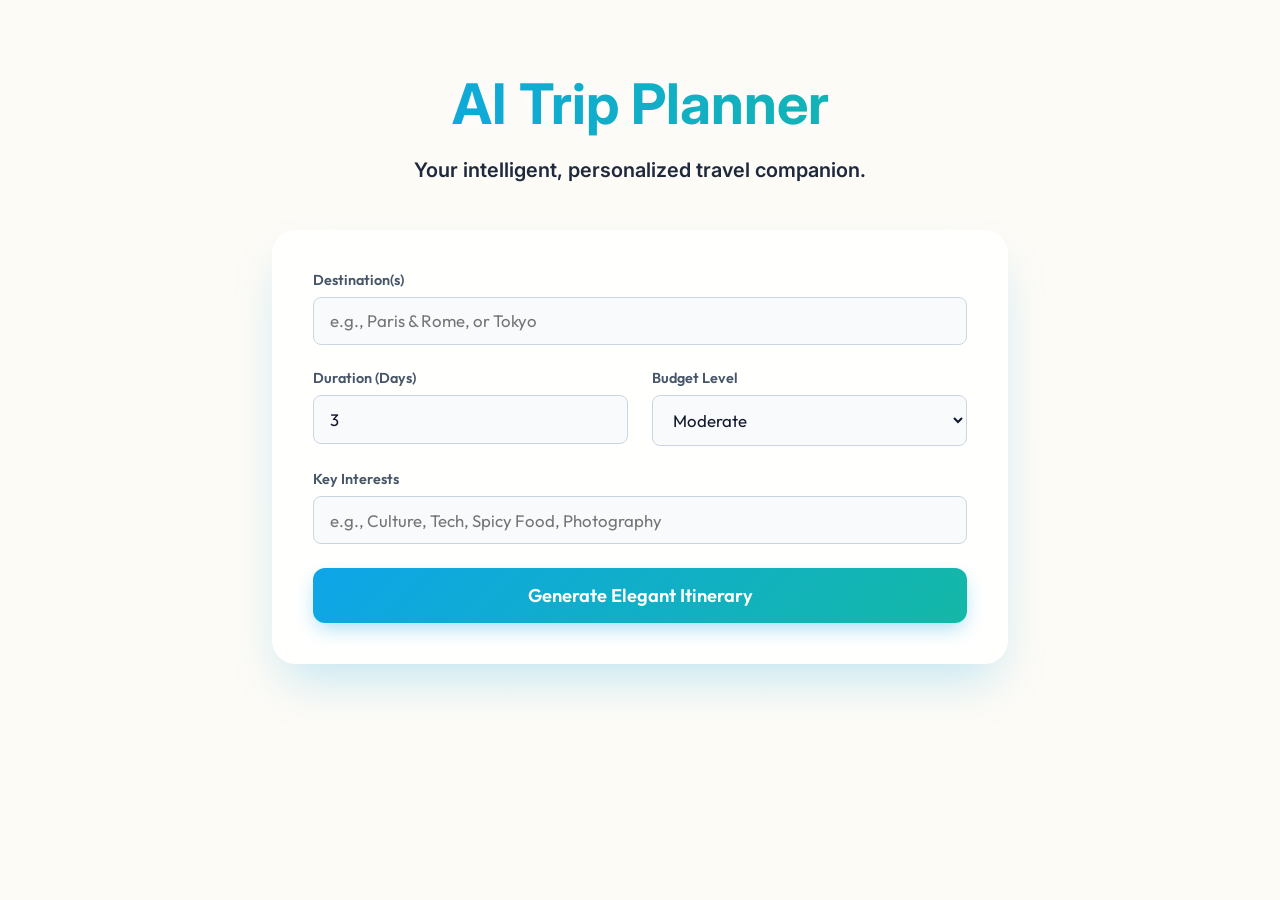
==== frontend/index.html @ 026d1787 "Launch Premium AI Trip Planner MVP" ====
<!DOCTYPE html>
<html lang="en">
<head>
    <meta charset="UTF-8">
    <meta name="viewport" content="width=device-width, initial-scale=1.0">
    <title>AI Trip Planner</title>
    <link rel="stylesheet" href="style.css">
    <link href="https://fonts.googleapis.com/css2?family=Inter:wght@300;400;600;700&family=Outfit:wght@400;500;600;700&display=swap" rel="stylesheet">
</head>
<body>
    <div id="app">
        <!-- Hero and Input Section -->
        <header class="hero">
            <h1>AI Trip Planner</h1>
            <p>Your intelligent, personalized travel companion.</p>
        </header>
        
        <main>
            <section class="glass-form-container">
                <form id="trip-form">
                    <div class="input-group">
                        <label for="city">Destination(s)</label>
                        <input type="text" id="city" name="city" placeholder="e.g., Paris & Rome, or Tokyo" required>
                    </div>
                    
                    <div class="row">
                        <div class="input-group">
                            <label for="days">Duration (Days)</label>
                            <input type="number" id="days" name="days" min="1" max="14" value="3" required>
                        </div>
                        <div class="input-group">
                            <label for="budget">Budget Level</label>
                            <select id="budget" name="budget" required>
                                <option value="Budget-Friendly">Budget-Friendly</option>
                                <option value="Moderate" selected>Moderate</option>
                                <option value="Luxury">Luxury</option>
                            </select>
                        </div>
                    </div>

                    <div class="input-group">
                        <label for="interests">Key Interests</label>
                        <input type="text" id="interests" name="interests" placeholder="e.g., Culture, Tech, Spicy Food, Photography" required>
                    </div>

                    <button type="submit" id="generate-btn">
                        <span class="btn-text">Generate Elegant Itinerary</span>
                        <div class="loader" id="btn-loader" style="display: none;"></div>
                    </button>
                    <div id="error-message" class="error-text" style="display: none;"></div>
                </form>
            </section>

            <!-- Results Section -->
            <section id="results-section" style="display: none;">
                <h2>Your Personalized Itinerary</h2>

                <!-- Main City Overview Map -->
                <iframe id="city-map" width="100%" height="400" style="border:0; border-radius: 1rem; margin-bottom: 2rem; box-shadow: 0 10px 15px -3px rgba(0,0,0,0.1);" loading="lazy" src=""></iframe>

                <div style="display: flex; gap: 1rem; flex-wrap: wrap;">
                    <div class="budget-card" style="flex: 1; margin-bottom: 2rem;">
                        <span class="budget-icon">💵</span>
                        <div>
                            <div class="budget-title">Estimated Total Cost (INR)</div>
                            <div class="budget-amount" id="budget-amount">₹0 - ₹0</div>
                        </div>
                    </div>

                    <div class="budget-card" style="flex: 1; margin-bottom: 2rem; background: linear-gradient(135deg, #e0f2fe 0%, #bae6fd 100%); border-color: #7dd3fc; color: #0369a1;">
                        <span class="budget-icon" id="weather-icon">☀️</span>
                        <div>
                            <div class="budget-title" style="color: #0284c7;">Current Weather</div>
                            <div class="budget-amount" id="weather-text" style="color: #0c4a6e; font-size: 1.4rem; line-height: 1.3;">Loading...</div>
                        </div>
                    </div>
                </div>

                <div class="timeline" id="timeline-container">
                    <!-- Dynamic Timeline Cards will be injected here -->
                </div>
            </section>
        </main>
    </div>
    <script src="script.js"></script>
</body>
</html>
---- frontend/style.css ----
/* Premium Vanilla CSS - Light/Bright Theme */
:root {
    --bg-color: #fdfbf7;
    --text-color: #1e293b;
    --primary-color: #0ea5e9;
    --accent-color: #14b8a6;
    --glass-bg: rgba(255, 255, 255, 0.75);
    --glass-border: rgba(255, 255, 255, 0.8);
    --input-bg: rgba(248, 250, 252, 0.95);
    --shadow-color: rgba(14, 165, 233, 0.15);
}

* { box-sizing: border-box; }

body {
    margin: 0;
    font-family: 'Inter', sans-serif;
    background-color: var(--bg-color);
    color: var(--text-color);
    display: flex;
    justify-content: center;
    min-height: 100vh;
    background-image: 
        linear-gradient(rgba(255, 252, 240, 0.1), rgba(255, 252, 240, 0.15)),
        url('https://images.unsplash.com/photo-1488646953014-85cb44e25828?q=80&w=2000&auto=format&fit=crop');
    background-size: cover;
    background-position: center;
    background-attachment: fixed;
}

#app {
    width: 100%;
    max-width: 800px;
    padding: 2rem;
}

.hero {
    text-align: center;
    margin-bottom: 3rem;
    animation: fadeInDown 0.8s ease;
}

.hero h1 {
    font-size: 3.5rem;
    font-weight: 700;
    margin-bottom: 0.5rem;
    background: linear-gradient(to right, var(--primary-color), var(--accent-color));
    -webkit-background-clip: text;
    -webkit-text-fill-color: transparent;
    filter: drop-shadow(0px 2px 10px rgba(255, 255, 255, 0.9));
}

.hero p {
    font-size: 1.25rem;
    color: #1e293b;
    font-weight: 600;
    text-shadow: 0 1px 12px rgba(255, 255, 255, 0.9);
}

/* Glassmorphism Form */
.glass-form-container {
    background: rgba(255, 255, 255, 0.85);
    backdrop-filter: blur(20px);
    border: 1px solid rgba(255, 255, 255, 0.7);
    border-radius: 1.5rem;
    padding: 2.5rem;
    box-shadow: 0 25px 50px -12px rgba(14, 165, 233, 0.25);
    transition: transform 0.3s ease;
    animation: fadeInUp 0.8s ease;
    font-family: 'Outfit', sans-serif;
}

.input-group {
    margin-bottom: 1.5rem;
    text-align: left;
}

.row {
    display: flex;
    gap: 1.5rem;
}
.row .input-group {
    flex: 1;
}

label {
    display: block;
    font-size: 0.9rem;
    color: #475569;
    margin-bottom: 0.5rem;
    font-weight: 600;
}

input, select {
    width: 100%;
    padding: 0.8rem 1rem;
    border-radius: 0.5rem;
    border: 1px solid #cbd5e1;
    background: var(--input-bg);
    color: #0f172a;
    font-family: 'Outfit', sans-serif;
    font-size: 1.05rem;
    outline: none;
    transition: border-color 0.2s, box-shadow 0.2s;
}

input:focus, select:focus {
    border-color: var(--primary-color);
    box-shadow: 0 0 0 3px rgba(59, 130, 246, 0.2);
}

button {
    width: 100%;
    padding: 1rem;
    background: linear-gradient(135deg, var(--primary-color), var(--accent-color));
    color: white;
    border: none;
    border-radius: 0.75rem;
    font-size: 1.15rem;
    font-weight: 600;
    font-family: 'Outfit', sans-serif;
    cursor: pointer;
    transition: filter 0.2s, transform 0.1s, box-shadow 0.2s;
    display: flex;
    justify-content: center;
    align-items: center;
    gap: 0.5rem;
    margin-top: 1rem;
    box-shadow: 0 8px 20px -4px rgba(14, 165, 233, 0.4);
}

button:hover { 
    filter: brightness(1.05); 
    transform: translateY(-2px); 
    box-shadow: 0 12px 25px -4px rgba(14, 165, 233, 0.5);
}
button:active { transform: translateY(0); }

button:disabled {
    opacity: 0.7;
    cursor: not-allowed;
    transform: none;
    box-shadow: none;
}

/* Loader */
.loader {
    width: 20px;
    height: 20px;
    border: 3px solid rgba(255,255,255,0.3);
    border-radius: 50%;
    border-top-color: #fff;
    animation: spin 1s ease-in-out infinite;
}
@keyframes spin { to { transform: rotate(360deg); } }

.error-text {
    color: #ef4444;
    margin-top: 1rem;
    text-align: center;
    font-weight: 600;
}

/* Timeline Components */
#results-section {
    margin-top: 4rem;
    animation: fadeIn 0.8s ease;
}

#results-section h2 {
    text-align: center;
    margin-bottom: 2rem;
    font-size: 2rem;
    color: #1e293b;
}

.timeline {
    position: relative;
    padding-left: 2rem;
    border-left: 2px solid #cbd5e1;
}

.day-card {
    background: var(--glass-bg);
    border: 1px solid var(--glass-border);
    border-radius: 1rem;
    padding: 1.5rem;
    margin-bottom: 2rem;
    position: relative;
    box-shadow: 0 10px 25px -5px var(--shadow-color);
    transition: transform 0.3s ease, border-color 0.3s ease;
}

.day-card:hover { 
    transform: translateX(5px); 
    border-color: rgba(59, 130, 246, 0.4); 
}

.day-card::before {
    content: '';
    position: absolute;
    left: -2.6rem;
    top: 1.5rem;
    width: 1rem;
    height: 1rem;
    background: var(--primary-color);
    border-radius: 50%;
    border: 4px solid var(--bg-color);
}

.day-card h3 {
    margin: 0 0 1rem 0;
    color: var(--primary-color);
    font-size: 1.5rem;
}

.activity {
    display: flex;
    gap: 1.5rem;
    margin-bottom: 1rem;
    padding-bottom: 1rem;
    border-bottom: 1px solid #e2e8f0;
}
.activity:last-child {
    border-bottom: none;
    margin-bottom: 0;
    padding-bottom: 0;
}

.activity-time {
    font-weight: 600;
    color: var(--accent-color);
    min-width: 60px;
    font-size: 1.05rem;
    padding-top: 0.1rem;
}
.activity-details h4 {
    margin: 0 0 0.3rem 0;
    font-size: 1.15rem;
    color: #0f172a;
}
.activity-details p {
    margin: 0;
    color: #475569;
    line-height: 1.5;
}
.activity-tag {
    display: inline-block;
    background: rgba(139, 92, 246, 0.1);
    color: #6d28d9;
    padding: 0.2rem 0.6rem;
    border-radius: 0.25rem;
    font-size: 0.8rem;
    font-weight: 600;
    margin-top: 0.6rem;
}

.budget-card {
    background: linear-gradient(135deg, #f0fdf4 0%, #dcfce7 100%);
    border: 1px solid #bbf7d0;
    border-radius: 1rem;
    padding: 1.5rem;
    margin-bottom: 3rem;
    display: flex;
    align-items: center;
    gap: 1.5rem;
    box-shadow: 0 10px 15px -3px rgba(34, 197, 94, 0.1);
    color: #166534;
}

.budget-icon {
    font-size: 2.5rem;
}

.budget-title {
    font-size: 0.9rem;
    text-transform: uppercase;
    letter-spacing: 0.05em;
    font-weight: 700;
    margin-bottom: 0.3rem;
    color: #15803d;
}

.budget-amount {
    font-size: 1.8rem;
    font-weight: 800;
    color: #14532d;
}

.activity-cost {
    font-weight: 700;
    color: #16a34a;
    font-size: 0.95rem;
}

.activity-image {
    width: 100%;
    height: 200px;
    object-fit: cover;
    border-radius: 0.75rem;
    margin-bottom: 1rem;
    box-shadow: 0 4px 6px -1px rgba(0, 0, 0, 0.1);
    border: 1px solid #e2e8f0;
}

/* Animations */
@keyframes fadeIn { from { opacity: 0; } to { opacity: 1; } }
@keyframes fadeInDown { from { opacity: 0; transform: translateY(-20px); } to { opacity: 1; transform: translateY(0); } }
@keyframes fadeInUp { from { opacity: 0; transform: translateY(20px); } to { opacity: 1; transform: translateY(0); } }

.swap-btn {
    width: auto;
    padding: 0.4rem 0.8rem;
    font-size: 0.85rem;
    margin-top: 0;
    box-shadow: none;
    background: rgba(79, 70, 229, 0.1);
    color: var(--primary-color);
    border: 1px solid rgba(79, 70, 229, 0.3);
}
.swap-btn:hover {
    background: rgba(79, 70, 229, 0.2);
    transform: translateY(-1px);
    box-shadow: 0 2px 5px rgba(79, 70, 229, 0.2);
}

.map-btn {
    padding: 0.4rem 0.8rem;
    font-size: 0.85rem;
    background: rgba(34, 197, 94, 0.1);
    color: #16a34a;
    border: 1px solid rgba(34, 197, 94, 0.3);
    border-radius: 0.5rem;
    text-decoration: none;
    transition: all 0.2s ease;
    display: inline-block;
    margin-right: 0.5rem;
}
.map-btn:hover {
    background: rgba(34, 197, 94, 0.2);
    transform: translateY(-1px);
    box-shadow: 0 2px 5px rgba(34, 197, 94, 0.2);
}
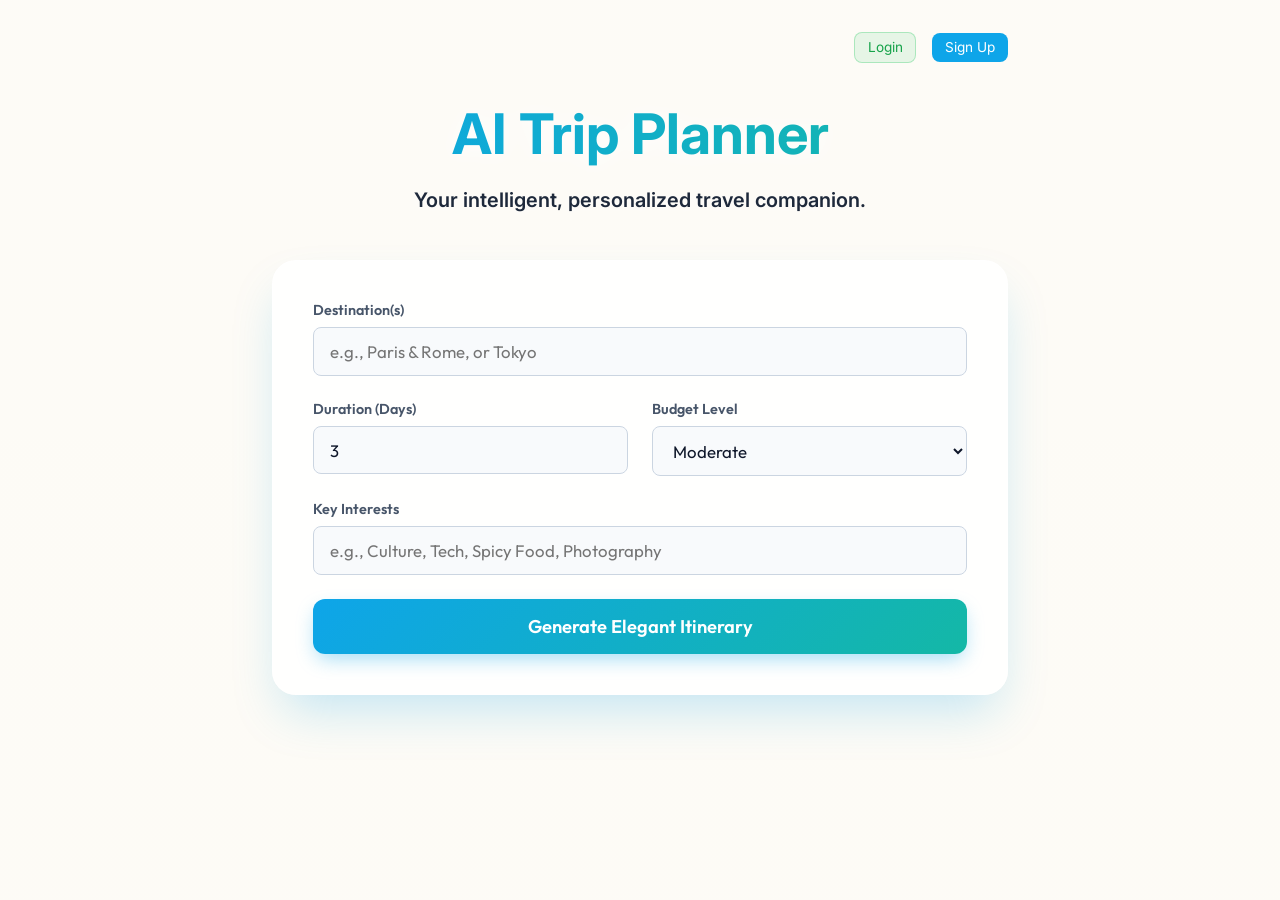
==== commit e3f04e05: "Optimize page loading speed and fix fetch error" ====
--- a/frontend/index.html
+++ b/frontend/index.html
@@ -5,10 +5,23 @@
     <meta name="viewport" content="width=device-width, initial-scale=1.0">
     <title>AI Trip Planner</title>
     <link rel="stylesheet" href="style.css">
+    <link rel="preconnect" href="https://fonts.googleapis.com">
+    <link rel="preconnect" href="https://fonts.gstatic.com" crossorigin>
     <link href="https://fonts.googleapis.com/css2?family=Inter:wght@300;400;600;700&family=Outfit:wght@400;500;600;700&display=swap" rel="stylesheet">
+    <link rel="preload" as="image" href="https://images.unsplash.com/photo-1488646953014-85cb44e25828?q=60&w=1200&auto=format&fit=crop">
 </head>
 <body>
     <div id="app">
+        <!-- Navigation -->
+        <nav style="display: flex; justify-content: flex-end; align-items: center; gap: 1rem; margin-bottom: 1rem;" id="auth-nav">
+            <a href="login.html" class="map-btn" id="login-link" style="margin: 0; text-decoration: none;">Login</a>
+            <a href="signup.html" class="map-btn" id="signup-link" style="background: var(--primary-color); color: white; margin: 0; border: none; text-decoration: none;">Sign Up</a>
+            <div id="user-profile" style="display: none; align-items: center; gap: 1rem; font-weight: 600;">
+                <span id="welcome-msg" style="color: var(--primary-color);"></span>
+                <button id="logout-btn" class="map-btn" style="margin: 0; padding: 0.4rem 0.8rem; border-color: #ef4444; color: #ef4444; background: rgba(239, 68, 68, 0.1);">Logout</button>
+            </div>
+        </nav>
+
         <!-- Hero and Input Section -->
         <header class="hero">
             <h1>AI Trip Planner</h1>
@@ -82,6 +95,6 @@
             </section>
         </main>
     </div>
-    <script src="script.js"></script>
+    <script src="script.js" defer></script>
 </body>
 </html>
--- a/frontend/style.css
+++ b/frontend/style.css
@@ -22,7 +22,7 @@
     min-height: 100vh;
     background-image: 
         linear-gradient(rgba(255, 252, 240, 0.1), rgba(255, 252, 240, 0.15)),
-        url('https://images.unsplash.com/photo-1488646953014-85cb44e25828?q=80&w=2000&auto=format&fit=crop');
+        url('https://images.unsplash.com/photo-1488646953014-85cb44e25828?q=60&w=1200&auto=format&fit=crop');
     background-size: cover;
     background-position: center;
     background-attachment: fixed;
